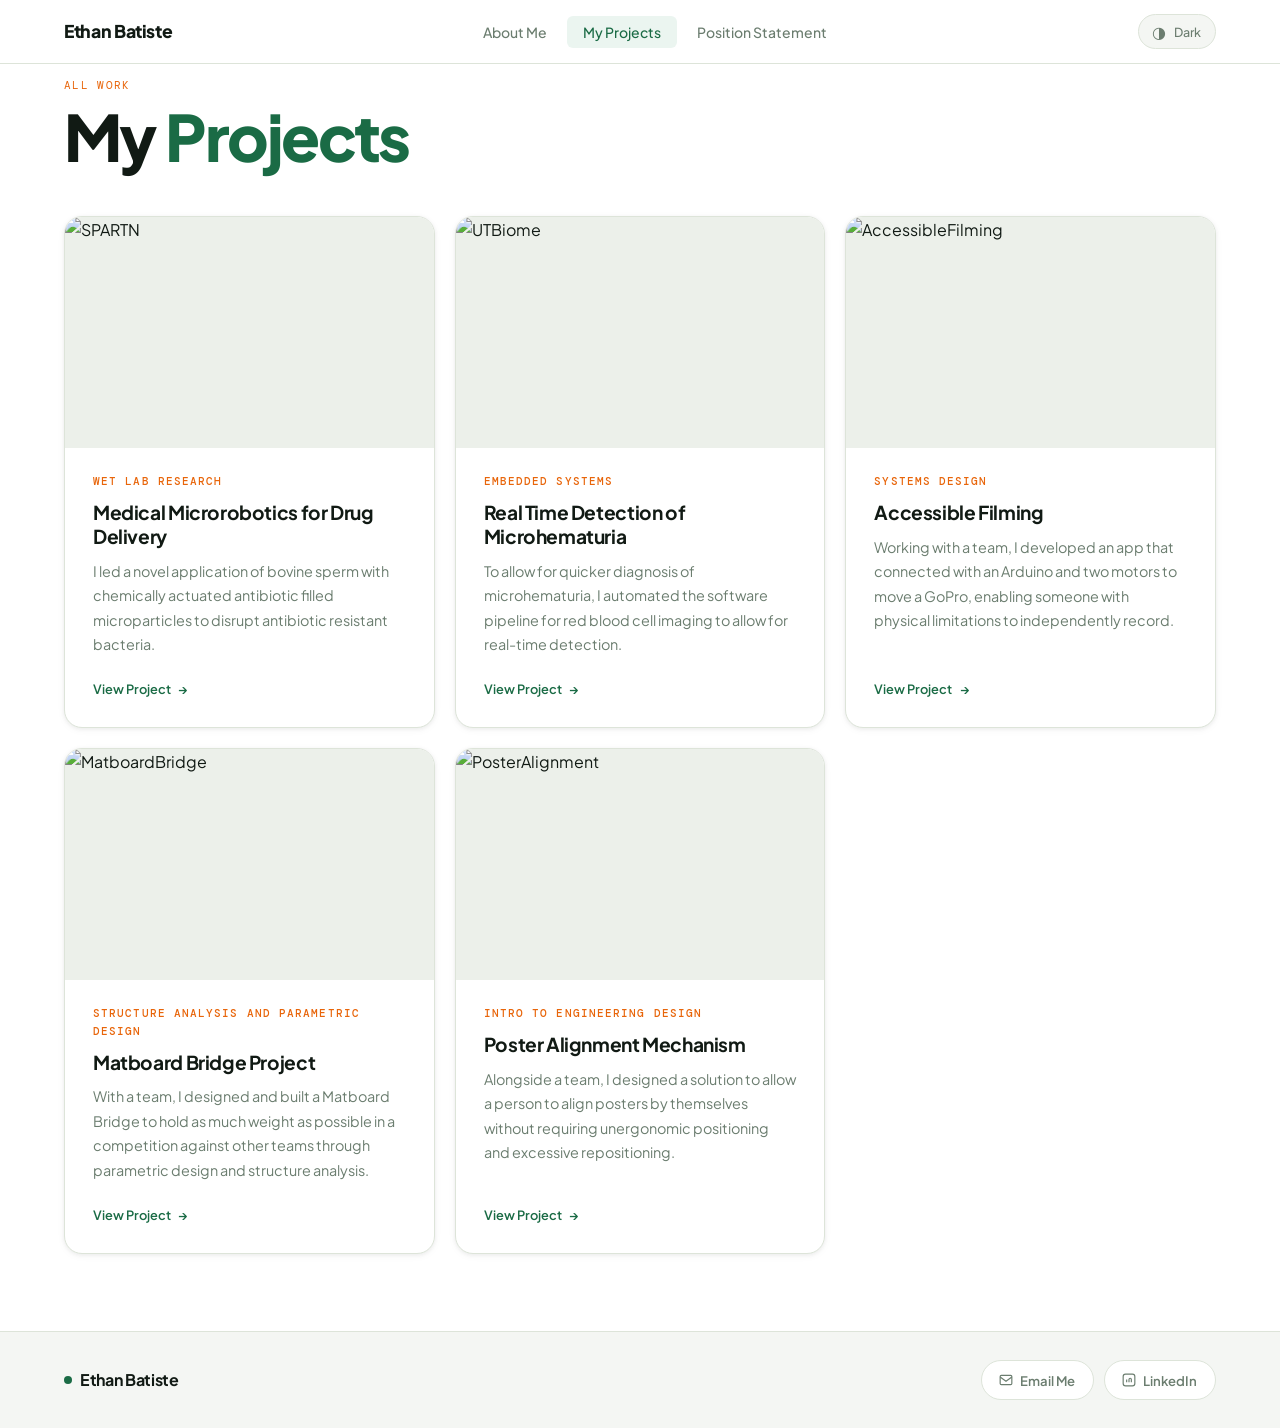
==== projects.html @ f6f52fd0 "Add files via upload" ====
<!DOCTYPE html>
<html lang="en">
<head>
  <meta charset="UTF-8" />
  <meta name="viewport" content="width=device-width, initial-scale=1.0" />
  <script>
    (function(){
      var t = localStorage.getItem('portfolio-theme') ||
        (window.matchMedia('(prefers-color-scheme: dark)').matches ? 'dark' : 'light');
      document.documentElement.setAttribute('data-theme', t);
    })();
  </script>
  <title>My Projects — Ethan Batiste</title>
  <link rel="stylesheet" href="style.css" />
</head>
<body>

  <nav>
    <a href="index.html" class="nav-logo">
      Ethan Batiste
    </a>
    <ul class="nav-links" role="list">
      <li><a href="index.html">About Me</a></li>
      <li><a href="projects.html">My Projects</a></li>
      <li><a href="statement.html">Position Statement</a></li>
    </ul>
    <div class="nav-right">
      <button class="theme-toggle" aria-label="Toggle theme">
        <span class="toggle-icon">◑</span>
        <span class="toggle-label">Dark</span>
      </button>
      <button class="hamburger" aria-label="Open menu" aria-expanded="false">
        <span></span><span></span><span></span>
      </button>
    </div>
  </nav>

  <main class="page projects-page">

    <div class="page-hero">
      <p class="section-eyebrow fade-up">All Work</p>
      <h1 class="fade-up">My <span>Projects</span></h1>
    </div>

    <div class="projects-grid">

      <article class="project-card reveal" data-href="project1.html">
        <div class="card-img-wrap">
          <!-- <img src="assets/p1.jpg" alt="Project One"> -->
          <img src="images/SPARTN.png" alt="SPARTN">
        </div>
        <div class="card-body">
          <p class="card-tag">Wet Lab Research</p>
          <h3 class="card-title">Medical Microrobotics for Drug Delivery</h3>
          <p class="card-desc">I led a novel application of bovine sperm with chemically actuated antibiotic filled microparticles to disrupt antibiotic resistant bacteria.</p>
          <span class="card-arrow">View Project</span>
        </div>
      </article>

      <article class="project-card reveal" data-href="project2.html">
        <div class="card-img-wrap">
          <img src="images/UTBiome.png" alt="UTBiome">
        </div>
        <div class="card-body">
          <p class="card-tag">Embedded Systems</p>
          <h3 class="card-title">Real Time Detection of Microhematuria</h3>
          <p class="card-desc">To allow for quicker diagnosis of microhematuria, I automated the software pipeline for red blood cell imaging to allow for real-time detection.</p>
          <span class="card-arrow">View Project</span>
        </div>
      </article>

      <article class="project-card reveal" data-href="project4.html">
        <div class="card-img-wrap">
          <img src="images/AccessibleFilming.jpg" alt="AccessibleFilming">
        </div>
        <div class="card-body">
          <p class="card-tag">Systems Design</p>
          <h3 class="card-title">Accessible Filming</h3>
          <p class="card-desc">Working with a team, I developed an app that connected with an Arduino and two motors to move a GoPro, enabling someone with physical limitations to independently record.</p>
          <span class="card-arrow">View Project</span>
        </div>
      </article>

      <article class="project-card reveal" data-href="project5.html">
        <div class="card-img-wrap">
          <img src="images/MatboardBridge.png" alt="MatboardBridge">
        </div>
        <div class="card-body">
          <p class="card-tag">Structure Analysis and Parametric Design</p>
          <h3 class="card-title">Matboard Bridge Project</h3>
          <p class="card-desc">With a team, I designed and built a Matboard Bridge to hold as much weight as possible in a competition against other teams through parametric design and structure analysis.</p>
          <span class="card-arrow">View Project</span>
        </div>
      </article>

      <article class="project-card reveal" data-href="project3.html">
        <div class="card-img-wrap">
          <img src="images/PosterAlignment.png" alt="PosterAlignment">
        </div>
        <div class="card-body">
          <p class="card-tag">Intro to Engineering Design</p>
          <h3 class="card-title">Poster Alignment Mechanism</h3>
          <p class="card-desc">Alongside a team, I designed a solution to allow a person to align posters by themselves without requiring unergonomic positioning and excessive repositioning.</p>
          <span class="card-arrow">View Project</span>
        </div>
      </article>

    </div>
  </main>

  <footer>
    <span class="footer-name">Ethan Batiste</span>
    <div class="footer-links">
      <a href="mailto:ethan.will.batiste@gmail.com" class="footer-btn">
        <svg width="14" height="14" viewBox="0 0 24 24" fill="none" stroke="currentColor" stroke-width="2">
          <rect x="2" y="4" width="20" height="16" rx="2"/><path d="m2 7 10 7 10-7"/>
        </svg>
        Email Me
      </a>
      <a href="https://linkedin.com/in/ethan-batiste/" target="_blank" rel="noopener" class="footer-btn">
        <svg width="14" height="14" viewBox="0 0 24 24" fill="none" stroke="currentColor" stroke-width="2">
          <rect x="2" y="2" width="20" height="20" rx="4"/>
          <path d="M8 11v5M8 8v.01M12 16v-5M12 11c0-1.1.9-2 2-2s2 .9 2 2v5"/>
        </svg>
        LinkedIn
      </a>
    </div>
  </footer>

  <script src="script.js"></script>
</body>
</html>
---- style.css ----
/* =========================================
   ENGINEER PORTFOLIO — Rainforest Theme
   Palette: Forest Green #1A6B45 + Orange #E8650A
   Base: Clean white/light grey
   Fonts: Plus Jakarta Sans + DM Mono
   ========================================= */

@import url('https://fonts.googleapis.com/css2?family=Plus+Jakarta+Sans:wght@300;400;500;600;700;800&family=DM+Mono:wght@300;400;500&display=swap');

/* ─── Variables ──────────────────────────── */
:root {
  --bg:          #FFFFFF;
  --bg-2:        #F4F6F3;
  --bg-3:        #ECF0EA;
  --surface:     #FFFFFF;
  --border:      #DDE4D9;
  --border-hi:   #C4D0BC;

  --text:        #111A14;
  --text-2:      #3A4A3E;
  --text-muted:  #6B7D6F;
  --text-dim:    #9AABA0;

  --green:       #1A6B45;
  --green-mid:   #2A8A5A;
  --green-light: #EBF5F0;
  --green-glow:  rgba(26,107,69,0.15);

  --orange:      #E8650A;
  --orange-mid:  #F07830;
  --orange-light:#FEF3EB;
  --orange-glow: rgba(232,101,10,0.14);

  --nav-h:       64px;
  --radius-sm:   6px;
  --radius:      12px;
  --radius-lg:   18px;
  --shadow-sm:   0 1px 4px rgba(17,26,20,0.06), 0 2px 8px rgba(17,26,20,0.04);
  --shadow:      0 4px 16px rgba(17,26,20,0.08), 0 1px 4px rgba(17,26,20,0.05);
  --shadow-lg:   0 12px 40px rgba(17,26,20,0.12), 0 4px 12px rgba(17,26,20,0.06);
  --trans:       0.22s cubic-bezier(0.4,0,0.2,1);

  --font:  'Plus Jakarta Sans', sans-serif;
  --mono:  'DM Mono', monospace;
}

[data-theme="dark"] {
  --bg:          #111714;
  --bg-2:        #181F1A;
  --bg-3:        #1F2922;
  --surface:     #232E25;
  --border:      #2C3D30;
  --border-hi:   #3D5242;

  --text:        #EDF2EE;
  --text-2:      #C8D9CC;
  --text-muted:  #8AA490;
  --text-dim:    #526158;

  --green:       #3DB874;
  --green-mid:   #4FCA84;
  --green-light: #1A2E22;
  --green-glow:  rgba(61,184,116,0.18);

  --orange:      #F07830;
  --orange-mid:  #F58C4A;
  --orange-light:#2A1A0E;
  --orange-glow: rgba(240,120,48,0.16);

  --shadow-sm:   0 1px 4px rgba(0,0,0,0.3);
  --shadow:      0 4px 20px rgba(0,0,0,0.35);
  --shadow-lg:   0 12px 48px rgba(0,0,0,0.45);
}

/* ─── Reset ──────────────────────────────── */
*, *::before, *::after { box-sizing: border-box; margin: 0; padding: 0; }
html { scroll-behavior: smooth; -webkit-font-smoothing: antialiased; }
body {
  font-family: var(--font);
  background: var(--bg);
  color: var(--text);
  transition: background var(--trans), color var(--trans);
  min-height: 100vh;
  overflow-x: hidden;
  line-height: 1.6;
}
img  { display: block; width: 100%; object-fit: cover; }
a    { color: inherit; text-decoration: none; }
ul   { list-style: none; }

/* ─── Navigation ─────────────────────────── */
nav {
  position: fixed; top: 0; left: 0; right: 0; z-index: 100;
  height: var(--nav-h);
  display: flex; align-items: center; justify-content: space-between;
  padding: 0 clamp(1.5rem, 5vw, 4rem);
  background: var(--bg);
  border-bottom: 1px solid var(--border);
  transition: background var(--trans), border-color var(--trans), box-shadow var(--trans);
}
nav.scrolled {
  box-shadow: var(--shadow-sm);
}

.nav-logo {
  font-family: var(--font);
  font-size: 1.1rem;
  font-weight: 800;
  letter-spacing: -0.02em;
  color: var(--text);
  display: flex; align-items: center; gap: 0.5rem;
}
.nav-logo-mark {
  width: 28px; height: 28px;
  background: var(--green);
  border-radius: 7px;
  display: flex; align-items: center; justify-content: center;
  flex-shrink: 0;
}
.nav-logo-mark svg { width: 14px; height: 14px; color: #fff; }

.nav-links {
  display: flex; align-items: center; gap: 0.25rem;
}
.nav-links a {
  font-size: 0.875rem;
  font-weight: 500;
  color: var(--text-muted);
  padding: 0.45rem 1rem;
  border-radius: var(--radius-sm);
  transition: color var(--trans), background var(--trans);
}
.nav-links a:hover { color: var(--text); background: var(--bg-2); }
.nav-links a.active { color: var(--green); background: var(--green-light); }

.nav-right { display: flex; align-items: center; gap: 1rem; }

/* Theme toggle */
.theme-toggle {
  display: flex; align-items: center; gap: 0.5rem;
  background: var(--bg-2);
  border: 1px solid var(--border);
  border-radius: 20px;
  padding: 0.35rem 0.85rem;
  cursor: pointer;
  font-family: var(--font);
  font-size: 0.78rem;
  font-weight: 500;
  color: var(--text-muted);
  transition: border-color var(--trans), color var(--trans), background var(--trans);
}
.theme-toggle:hover { border-color: var(--green); color: var(--green); background: var(--green-light); }
.toggle-icon { font-size: 1rem; transition: transform 0.4s; }
[data-theme="dark"] .toggle-icon { transform: rotate(180deg); }

/* Hamburger */
.hamburger {
  display: none; flex-direction: column; gap: 5px;
  background: none; border: none; cursor: pointer; padding: 4px;
}
.hamburger span { display: block; width: 22px; height: 2px; background: var(--text); border-radius: 2px; transition: var(--trans); }

/* ─── Page wrapper ───────────────────────── */
.page { padding-top: var(--nav-h); min-height: 100vh; }

/* ─── Hero ───────────────────────────────── */
.hero {
  display: grid;
  grid-template-columns: 1fr 1fr;
  height: calc(100vh - var(--nav-h));
  max-height: 760px;
}

.hero-content {
  padding: clamp(3rem, 7vw, 6rem) clamp(2rem, 5vw, 5rem);
  display: flex; flex-direction: column; justify-content: center;
  gap: 0;
  overflow-y: hidden;
}

.hero-eyebrow {
  display: inline-flex; align-items: center; gap: 0.5rem;
  font-family: var(--mono);
  font-size: 0.72rem;
  font-weight: 400;
  letter-spacing: 0.1em;
  text-transform: uppercase;
  color: var(--green);
  background: var(--green-light);
  border: 1px solid rgba(26,107,69,0.2);
  padding: 0.35rem 0.85rem;
  border-radius: 20px;
  width: fit-content;
  margin-bottom: 2rem;
}
[data-theme="dark"] .hero-eyebrow { border-color: rgba(61,184,116,0.25); }

.hero-name {
  font-size: clamp(3rem, 7vw, 5.5rem);
  font-weight: 800;
  line-height: 1.0;
  letter-spacing: -0.04em;
  color: var(--text);
  margin-bottom: 1.75rem;
}
.hero-name .accent { color: var(--green); }

.hero-about {
  font-size: 1.05rem;
  font-weight: 400;
  line-height: 1.8;
  color: var(--text-muted);
  max-width: 46ch;
  margin-bottom: 2.25rem;
}

.keywords { display: flex; flex-wrap: wrap; gap: 0.5rem; }
.keyword {
  font-family: var(--mono);
  font-size: 0.7rem;
  color: var(--text-2);
  padding: 0.38rem 0.85rem;
  background: var(--bg-2);
  border: 1px solid var(--border);
  border-radius: 20px;
  transition: border-color var(--trans), color var(--trans), background var(--trans);
  cursor: default;
}
.keyword:hover { border-color: var(--green); color: var(--green); background: var(--green-light); }

/* Hero photo */
.hero-photo-wrap {
  position: relative; overflow: hidden;
  background: var(--bg-3);
  border-left: 1px solid var(--border);
}
.hero-photo-wrap img {
  width: 100%; height: 100%;
  object-fit: cover; object-position: top center;
  transition: transform 0.7s cubic-bezier(0.25,0.46,0.45,0.94);
}
.hero-photo-wrap:hover img { transform: scale(1.03); }

/* Decorative accent strip on photo */
.hero-photo-wrap::after {
  content: '';
  position: absolute; top: 0; left: 0; bottom: 0; width: 4px;
  background: linear-gradient(to bottom, var(--green), var(--orange));
  z-index: 2;
}

.hero-photo-placeholder {
  width: 100%; height: 100%; min-height: 420px;
  display: flex; align-items: center; justify-content: center;
  flex-direction: column; gap: 1.25rem;
  color: var(--text-dim);
}
.hero-photo-placeholder svg { width: 64px; height: 64px; opacity: 0.25; }
.hero-photo-placeholder span {
  font-family: var(--mono); font-size: 0.7rem;
  letter-spacing: 0.1em; text-transform: uppercase;
}

/* ─── Featured section ───────────────────── */
.featured-section {
  padding: clamp(4rem, 8vw, 5rem) clamp(2rem, 5vw, 5rem);
  background: var(--bg-2);
}

.section-header {
  display: flex; align-items: flex-end; justify-content: space-between;
  margin-bottom: 2.5rem; gap: 1rem; flex-wrap: wrap;
}

.section-eyebrow {
  font-family: var(--mono);
  font-size: 0.7rem; letter-spacing: 0.12em; text-transform: uppercase;
  color: var(--orange); margin-bottom: 0.5rem;
}
.section-title {
  font-size: clamp(1.6rem, 3vw, 2.2rem);
  font-weight: 700; letter-spacing: -0.03em; color: var(--text);
}

.section-link {
  font-size: 0.85rem; font-weight: 600;
  color: var(--green);
  display: flex; align-items: center; gap: 0.4rem;
  padding: 0.5rem 1.1rem;
  border: 1.5px solid var(--green);
  border-radius: 20px;
  transition: background var(--trans), color var(--trans);
  white-space: nowrap;
}
.section-link:hover { background: var(--green); color: #fff; }
.section-link::after { content: '→'; }

/* ─── Project Cards ──────────────────────── */
.featured-grid {
  display: grid; grid-template-columns: repeat(3,1fr);
  gap: 1.25rem;
}

.project-card {
  background: var(--surface);
  border-radius: var(--radius-lg);
  border: 1px solid var(--border);
  box-shadow: var(--shadow-sm);
  overflow: hidden;
  cursor: pointer;
  display: flex; flex-direction: column;
  transition: transform var(--trans), box-shadow var(--trans), border-color var(--trans);
}
.project-card:hover {
  transform: translateY(-4px);
  box-shadow: var(--shadow-lg);
  border-color: var(--border-hi);
}

.card-img-wrap {
  aspect-ratio: 16/10; overflow: hidden;
  background: var(--bg-3); position: relative;
}
.card-img-wrap img { transition: transform 0.55s cubic-bezier(0.25,0.46,0.45,0.94); }
.project-card:hover .card-img-wrap img { transform: scale(1.06); }

.card-img-placeholder {
  width: 100%; height: 100%;
  display: flex; align-items: center; justify-content: center;
  font-family: var(--mono); font-size: 0.68rem;
  letter-spacing: 0.1em; text-transform: uppercase; color: var(--text-dim);
}

.card-body {
  padding: 1.6rem 1.75rem 1.75rem;
  flex: 1; display: flex; flex-direction: column;
}

.card-tag {
  font-family: var(--mono); font-size: 0.68rem; font-weight: 500;
  letter-spacing: 0.1em; text-transform: uppercase;
  color: var(--orange); margin-bottom: 0.6rem;
}

.card-title {
  font-size: 1.2rem; font-weight: 700;
  letter-spacing: -0.02em; color: var(--text);
  margin-bottom: 0.65rem; line-height: 1.25;
}

.card-desc {
  font-size: 0.9rem; font-weight: 400;
  line-height: 1.7; color: var(--text-muted); flex: 1;
}

.card-arrow {
  display: inline-flex; align-items: center; gap: 0.45rem;
  font-size: 0.8rem; font-weight: 600;
  color: var(--green); margin-top: 1.4rem;
  transition: gap var(--trans);
}
.card-arrow::after { content: '→'; }
.project-card:hover .card-arrow { gap: 0.7rem; }

/* ─── Projects page ──────────────────────── */
.projects-page {
  padding: clamp(3rem, 6vw, 5rem) clamp(2rem, 5vw, 5rem);
}
.page-hero { margin-bottom: 3rem; }
.page-hero h1 {
  font-size: clamp(2.5rem, 6vw, 4rem);
  font-weight: 800; letter-spacing: -0.04em; color: var(--text);
  line-height: 1.0; margin-top: 0.6rem;
}
.page-hero h1 span { color: var(--green); }

.projects-grid {
  display: grid; grid-template-columns: repeat(auto-fill, minmax(320px,1fr));
  gap: 1.25rem;
}

/* ─── Project detail ─────────────────────── */
.project-detail {
  max-width: 820px; margin: 0 auto;
  padding: clamp(3rem, 6vw, 5rem) clamp(2rem, 5vw, 5rem);
}

.back-link {
  display: inline-flex; align-items: center; gap: 0.5rem;
  font-size: 0.85rem; font-weight: 600;
  color: var(--text-muted); margin-bottom: 2.5rem;
  transition: color var(--trans);
}
.back-link::before { content: '←'; }
.back-link:hover { color: var(--green); }

.detail-tag {
  font-family: var(--mono); font-size: 0.7rem; font-weight: 500;
  letter-spacing: 0.12em; text-transform: uppercase;
  color: var(--orange); margin-bottom: 0.85rem;
}
.detail-title {
  font-size: clamp(2rem, 5vw, 3.5rem); font-weight: 800;
  letter-spacing: -0.04em; color: var(--text);
  line-height: 1.0; margin-bottom: 1.25rem;
}
.detail-subtitle {
  font-size: 1.05rem; font-weight: 400; line-height: 1.8;
  color: var(--text-muted); max-width: 55ch; margin-bottom: 2.5rem;
}

.detail-hero-img {
  aspect-ratio: 16/9; overflow: hidden;
  background: var(--bg-3);
  border-radius: var(--radius-lg);
  border: 1px solid var(--border);
  margin-bottom: 3rem;
}

.detail-meta {
  display: grid; grid-template-columns: repeat(4,1fr);
  gap: 1px; background: var(--border);
  border: 1px solid var(--border); border-radius: var(--radius);
  overflow: hidden; margin-bottom: 3.5rem;
}
.meta-item { background: var(--bg-2); padding: 1.4rem 1.5rem; }
.meta-item label {
  display: block; font-family: var(--mono); font-size: 0.62rem; font-weight: 500;
  letter-spacing: 0.12em; text-transform: uppercase;
  color: var(--green); margin-bottom: 0.4rem;
}
.meta-item span { font-size: 0.97rem; font-weight: 600; color: var(--text); }

.detail-body h3 {
  font-size: 1.25rem; font-weight: 700; color: var(--text);
  margin: 2.5rem 0 1rem; letter-spacing: -0.02em;
}
.detail-body h3::before {
  content: '';
  display: inline-block; width: 14px; height: 3px;
  background: var(--green); border-radius: 2px;
  margin-right: 0.7rem; vertical-align: middle;
}
.detail-body p { font-size: 0.97rem; line-height: 1.85; color: var(--text-muted); margin-bottom: 1.2rem; }

.tech-list { display: flex; flex-wrap: wrap; gap: 0.5rem; margin: 1.25rem 0; }
.tech-tag {
  font-family: var(--mono); font-size: 0.7rem;
  color: var(--text-2); padding: 0.35rem 0.8rem;
  background: var(--bg-2); border: 1px solid var(--border);
  border-radius: 20px; transition: var(--trans);
}
.tech-tag:hover { border-color: var(--orange); color: var(--orange); background: var(--orange-light); }

/* ─── Position Statement ─────────────────── */
.statement-page { padding: clamp(3rem, 6vw, 5rem) clamp(2rem, 5vw, 5rem); }
.statement-layout {
  display: grid; grid-template-columns: 200px 1fr;
  gap: 5rem; padding-top: 3rem;
}
.statement-sidebar { position: sticky; top: calc(var(--nav-h) + 2rem); align-self: start; }
.statement-sidebar-label {
  font-family: var(--mono); font-size: 0.68rem; font-weight: 500;
  letter-spacing: 0.12em; text-transform: uppercase; color: var(--text-dim);
}
.statement-nav-list { display: flex; flex-direction: column; gap: 0.1rem; margin-top: 1rem; }
.statement-nav-list a {
  font-size: 0.875rem; font-weight: 500; color: var(--text-muted);
  padding: 0.55rem 0.85rem; border-radius: var(--radius-sm);
  transition: var(--trans);
}
.statement-nav-list a:hover { color: var(--green); background: var(--green-light); }

.statement-content section { margin-bottom: 4rem; padding-bottom: 4rem; border-bottom: 1px solid var(--border); }
.statement-content section:last-child { border-bottom: none; margin-bottom: 0; }

.statement-content h3 {
  font-size: 1.55rem; font-weight: 700; letter-spacing: -0.03em;
  color: var(--text); margin-bottom: 1.4rem;
}
.statement-content p { font-size: 0.97rem; line-height: 1.85; color: var(--text-muted); margin-bottom: 1.2rem; }

.pull-quote {
  font-size: clamp(1.1rem, 2.2vw, 1.4rem); font-weight: 600;
  color: var(--text); line-height: 1.5;
  padding: 1.75rem 2rem; margin: 2rem 0;
  background: var(--green-light);
  border-left: 4px solid var(--green);
  border-radius: 0 var(--radius) var(--radius) 0;
}

/* ─── Footer ─────────────────────────────── */
footer {
  background: var(--bg-2); border-top: 1px solid var(--border);
  padding: 1.75rem clamp(2rem, 5vw, 5rem);
  display: flex; align-items: center; justify-content: space-between;
  gap: 1.5rem; flex-wrap: wrap;
}
.footer-name {
  font-size: 1rem; font-weight: 700; letter-spacing: -0.02em; color: var(--text);
  display: flex; align-items: center; gap: 0.5rem;
}
.footer-name::before {
  content: '';
  width: 8px; height: 8px;
  background: var(--green); border-radius: 50%;
}
.footer-links { display: flex; align-items: center; gap: 0.6rem; }
.footer-btn {
  display: inline-flex; align-items: center; gap: 0.45rem;
  font-size: 0.82rem; font-weight: 600;
  color: var(--text-muted); padding: 0.55rem 1.1rem;
  border: 1.5px solid var(--border); border-radius: 20px;
  background: var(--surface); transition: var(--trans);
}
.footer-btn:hover { color: var(--green); border-color: var(--green); background: var(--green-light); }

/* ─── Resume Button ──────────────────────── */
.hero-actions { margin-top: 1.75rem; }

.resume-btn {
  display: inline-flex; align-items: center; gap: 0.6rem;
  font-size: 0.9rem; font-weight: 700;
  color: #fff;
  background: var(--green);
  padding: 0.75rem 1.6rem;
  border-radius: 20px;
  border: 2px solid var(--green);
  transition: background var(--trans), color var(--trans), transform var(--trans), box-shadow var(--trans);
  box-shadow: 0 4px 16px var(--green-glow);
}
.resume-btn:hover {
  background: transparent;
  color: var(--green);
  transform: translateY(-2px);
  box-shadow: 0 8px 24px var(--green-glow);
}

/* ─── Education Timeline ─────────────────── */
.education-section {
  padding: clamp(2rem, 8vw, 3rem) clamp(2rem, 5vw, 5rem);
  background: var(--bg-2);
}

.timeline {
  position: relative;
  display: grid;
  grid-template-columns: repeat(4, 1fr);
  gap: 0;
  padding-top: 2rem;
}

/* Horizontal line running across all items */
.timeline::before {
  content: '';
  position: absolute; top: 6px; left: 6px; right: 6px;
  height: 2.5px;
  background: linear-gradient(to right, var(--green), var(--orange), var(--border));
}

.timeline-item {
  position: relative;
  display: flex;
  flex-direction: column;
  padding: 0 1.5rem 0 0;
  align-items: start;
}

.timeline-marker {
  position: absolute; top: -2rem;
  left: 0;
  width: 13px; height: 13px;
  border-radius: 50%;
  background: var(--green);
  border: 2.5px solid var(--bg);
  box-shadow: 0 0 0 2px var(--green);
  z-index: 1;
  transition: transform var(--trans);
}
.timeline-item:hover .timeline-marker { transform: scale(1.25); }

.timeline-marker--future {
  background: var(--bg);
  border-color: var(--border-hi);
  box-shadow: 0 0 0 2px var(--border-hi);
}
.timeline-item--future:hover .timeline-marker--future {
  border-color: var(--orange);
  box-shadow: 0 0 0 2px var(--orange);
}

.timeline-date {
  font-family: var(--mono);
  font-size: 0.68rem; font-weight: 500;
  letter-spacing: 0.06em;
  color: var(--text-dim);
  margin-bottom: 0.6rem;
  white-space: nowrap;
}

.timeline-title {
  font-size: 1.05rem; font-weight: 700;
  letter-spacing: -0.02em; color: var(--text);
  margin-bottom: 0.25rem;
}

.timeline-sub {
  font-family: var(--mono);
  font-size: 0.72rem;
  color: var(--green); margin-bottom: 0.6rem;
  letter-spacing: 0.04em;
}

.timeline-item--future .timeline-sub {
  color: var(--text-dim);
  font-style: italic;
}

.timeline-desc {
  font-size: 0.9rem; line-height: 1.7; color: var(--text-muted);
}

/* Stack vertically on small screens */
@media (max-width: 700px) {
  .timeline {
    grid-template-columns: 1fr;
    padding-top: 0;
    padding-left: 2rem;
  }
  .timeline::before {
    top: 8px; bottom: 8px; left: 7px; right: auto;
    width: 1.5px; height: auto;
    background: linear-gradient(to bottom, var(--green), var(--orange), var(--border));
  }
  .timeline-item {
    padding: 0 0 2.75rem 0;
  }
  .timeline-marker {
    top: 6px; left: -2rem;
  }
  .timeline-date { margin-bottom: 0.25rem; }
}
/* ─── Slideshow ──────────────────────────── */
.slideshow {
  position: relative;
  overflow: hidden;
  width: 100%; height: 100%;
}

.slideshow-track {
  display: flex;
  height: 100%;
  transition: transform 0.55s cubic-bezier(0.4, 0, 0.2, 1);
  will-change: transform;
}

.slideshow-slide {
  min-width: 100%; height: 100%;
  flex-shrink: 0;
  background: var(--bg-3);
}

.slideshow-slide img {
  width: 100%; height: 100%;
  object-fit: cover; object-position: center;
}

.slideshow-slide .card-img-placeholder {
  width: 100%; height: 100%;
}

/* Prev / Next arrows */
.slideshow-btn {
  position: absolute; top: 50%; transform: translateY(-50%);
  z-index: 10;
  background: rgba(255,255,255,0.85);
  border: none; border-radius: 50%;
  width: 32px; height: 32px;
  display: flex; align-items: center; justify-content: center;
  cursor: pointer;
  font-size: 0.9rem; color: var(--text);
  box-shadow: var(--shadow-sm);
  transition: background var(--trans), transform var(--trans);
  backdrop-filter: blur(4px);
}
[data-theme="dark"] .slideshow-btn { background: rgba(30,40,35,0.85); color: var(--text); }
.slideshow-btn:hover { background: var(--green); color: #fff; transform: translateY(-50%) scale(1.1); }
.slideshow-btn--prev { left: 10px; }
.slideshow-btn--next { right: 10px; }

/* Dot indicators */
.slideshow-dots {
  position: absolute; bottom: 10px; left: 50%; transform: translateX(-50%);
  display: flex; gap: 6px; z-index: 10;
}
.slideshow-dot {
  width: 6px; height: 6px;
  border-radius: 50%;
  background: rgba(255,255,255,0.5);
  border: none; cursor: pointer; padding: 0;
  transition: background var(--trans), transform var(--trans);
}
.slideshow-dot.active {
  background: #fff;
  transform: scale(1.3);
}
[data-theme="dark"] .slideshow-dot { background: rgba(255,255,255,0.3); }
[data-theme="dark"] .slideshow-dot.active { background: var(--green); }

/* ─── Animations ─────────────────────────── */
@keyframes fadeUp {
  from { opacity: 0; transform: translateY(18px); }
  to   { opacity: 1; transform: translateY(0); }
}
.fade-up { opacity: 0; animation: fadeUp 0.6s cubic-bezier(0.4,0,0.2,1) forwards; }
.fade-up:nth-child(1) { animation-delay: 0.05s; }
.fade-up:nth-child(2) { animation-delay: 0.15s; }
.fade-up:nth-child(3) { animation-delay: 0.25s; }
.fade-up:nth-child(4) { animation-delay: 0.35s; }
.fade-up:nth-child(5) { animation-delay: 0.45s; }

.reveal { opacity: 0; transform: translateY(14px); transition: opacity 0.5s ease, transform 0.5s ease; }
.reveal.visible { opacity: 1; transform: none; }

/* ─── Responsive ─────────────────────────── */
@media (max-width: 960px) {
  .hero { grid-template-columns: 1fr; }
  .hero-photo-wrap { min-height: 55vw; border-left: none; border-top: 1px solid var(--border); }
  .featured-grid { grid-template-columns: 1fr 1fr; }
  .projects-grid { grid-template-columns: 1fr 1fr; }
  .statement-layout { grid-template-columns: 1fr; gap: 2rem; }
  .statement-sidebar { position: static; }
  .detail-meta { grid-template-columns: repeat(2,1fr); }
}
@media (max-width: 680px) {
  .nav-links { display: none; }
  .nav-links.open {
    display: flex; flex-direction: column;
    position: fixed; top: var(--nav-h); left: 0; right: 0; bottom: 0;
    background: var(--bg); padding: 2rem 1.5rem;
    border-top: 1px solid var(--border); gap: 0.25rem; z-index: 99;
  }
  .nav-links.open a { font-size: 1.05rem; padding: 1rem; }
  .hamburger { display: flex; }
  .featured-grid { grid-template-columns: 1fr; }
  .projects-grid { grid-template-columns: 1fr; }
}
@media (max-width: 480px) {
  footer { flex-direction: column; align-items: flex-start; }
  .detail-meta { grid-template-columns: 1fr 1fr; }
  .section-header { flex-direction: column; align-items: flex-start; }
}
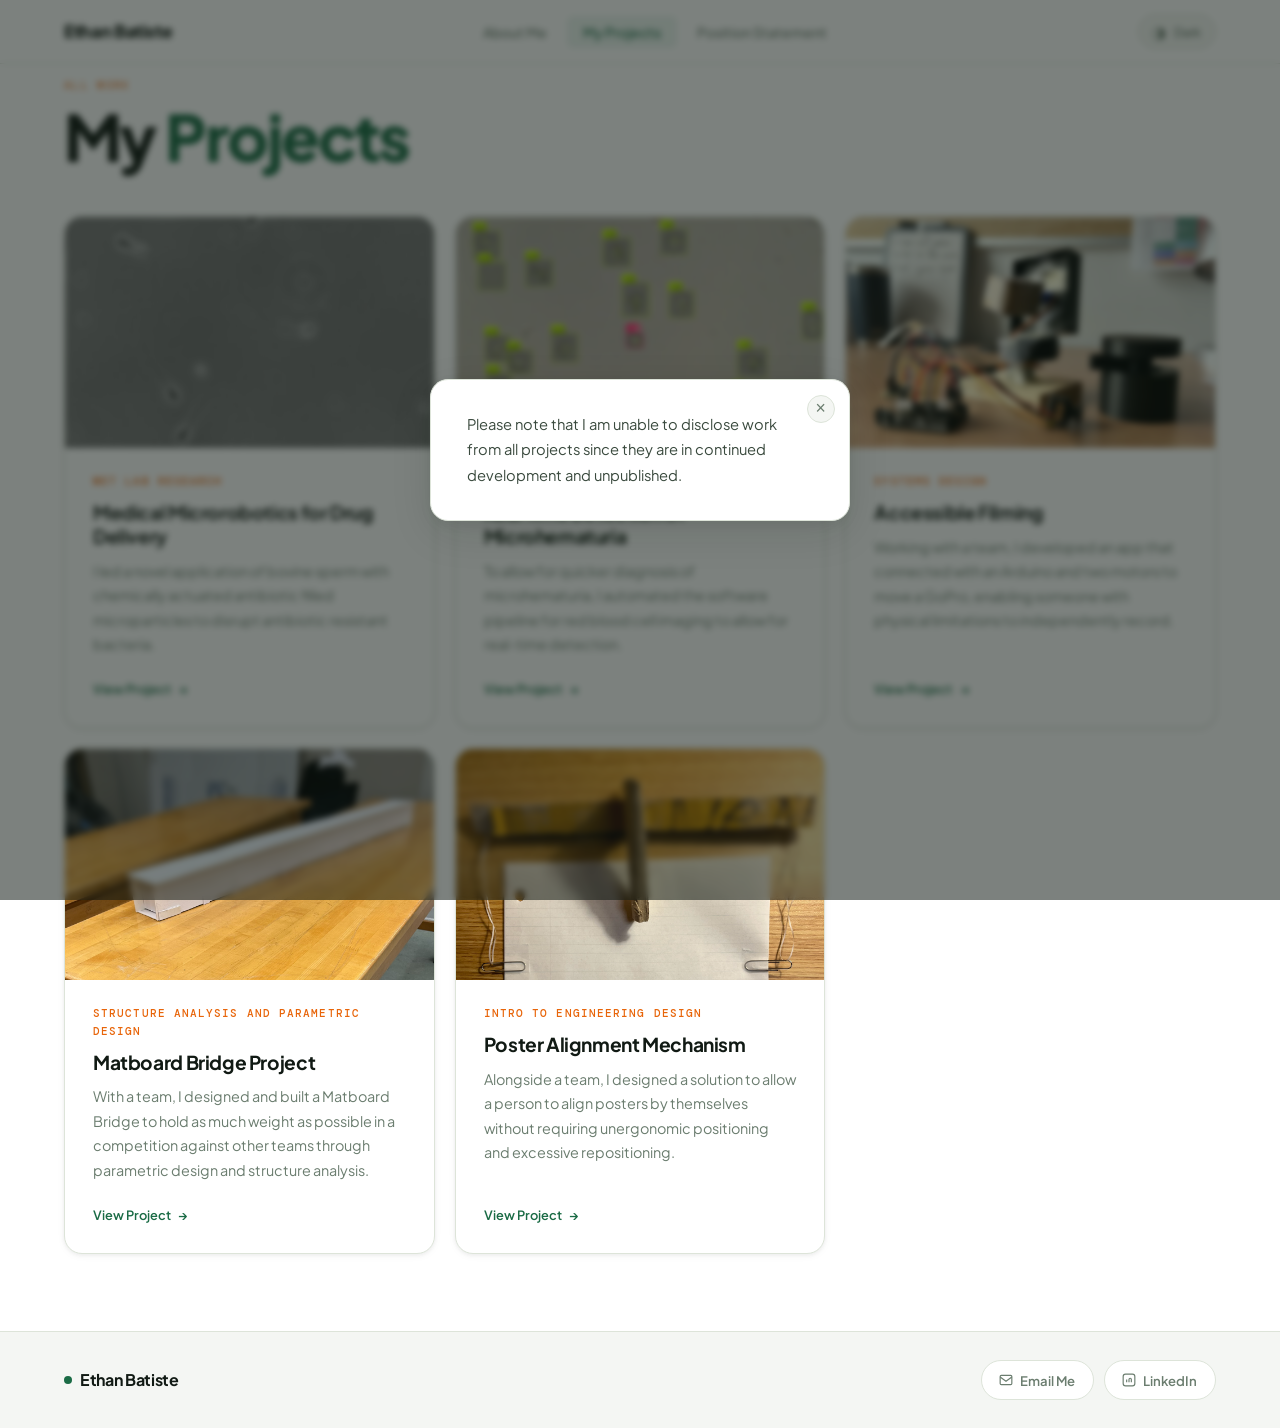
==== commit 6f1f7293: "Update projects.html" ====
--- a/projects.html
+++ b/projects.html
@@ -36,7 +36,13 @@
   </nav>
 
   <main class="page projects-page">
-
+    <div class="notice-overlay" id="noticeOverlay">
+      <div class="notice-modal">
+        <button class="notice-close" id="noticeClose" aria-label="Close">&times;</button>
+      <p class="notice-text">Please note that I am unable to disclose work from all projects since they are in continued development and unpublished.</p>
+      </div>
+    </div>
+    
     <div class="page-hero">
       <p class="section-eyebrow fade-up">All Work</p>
       <h1 class="fade-up">My <span>Projects</span></h1>
@@ -130,3 +136,4 @@
   <script src="script.js"></script>
 </body>
 </html>
+
--- a/style.css
+++ b/style.css
@@ -707,6 +707,62 @@
 [data-theme="dark"] .slideshow-dot { background: rgba(255,255,255,0.3); }
 [data-theme="dark"] .slideshow-dot.active { background: var(--green); }
 
+/* ─── Notice Modal ───────────────────────── */
+.notice-overlay {
+  position: fixed; inset: 0; z-index: 200;
+  background: rgba(17,26,20,0.55);
+  backdrop-filter: blur(3px);
+  display: flex; align-items: center; justify-content: center;
+  padding: 1.5rem;
+  opacity: 0; visibility: hidden;
+  transition: opacity 0.3s ease, visibility 0.3s ease;
+}
+.notice-overlay.visible {
+  opacity: 1; visibility: visible;
+}
+
+.notice-modal {
+  position: relative;
+  background: var(--surface);
+  border: 1px solid var(--border);
+  border-radius: var(--radius-lg);
+  box-shadow: var(--shadow-lg);
+  padding: 2rem 2.25rem;
+  max-width: 420px;
+  width: 100%;
+  transform: translateY(12px) scale(0.97);
+  transition: transform 0.3s cubic-bezier(0.4,0,0.2,1);
+}
+.notice-overlay.visible .notice-modal {
+  transform: translateY(0) scale(1);
+}
+
+.notice-close {
+  position: absolute; top: 0.9rem; right: 0.9rem;
+  width: 28px; height: 28px;
+  display: flex; align-items: center; justify-content: center;
+  background: var(--bg-2);
+  border: 1px solid var(--border);
+  border-radius: 50%;
+  font-size: 1.1rem;
+  line-height: 1;
+  color: var(--text-muted);
+  cursor: pointer;
+  transition: var(--trans);
+}
+.notice-close:hover {
+  background: var(--orange-light);
+  border-color: var(--orange);
+  color: var(--orange);
+}
+
+.notice-text {
+  font-size: 0.92rem;
+  line-height: 1.7;
+  color: var(--text-2);
+  padding-right: 0.5rem;
+}
+
 /* ─── Animations ─────────────────────────── */
 @keyframes fadeUp {
   from { opacity: 0; transform: translateY(18px); }
@@ -724,14 +780,30 @@
 
 /* ─── Responsive ─────────────────────────── */
 @media (max-width: 960px) {
-  .hero { grid-template-columns: 1fr; }
-  .hero-photo-wrap { min-height: 55vw; border-left: none; border-top: 1px solid var(--border); }
+  .hero {
+    grid-template-columns: 1fr;
+    height: auto;
+    max-height: none;
+  }
+  .hero-content {
+    padding: 2.5rem 1.75rem;
+    overflow-y: visible;
+  }
+  .hero-photo-wrap {
+    height: 55vw;
+    min-height: 280px;
+    max-height: 420px;
+    border-left: none;
+    border-top: 1px solid var(--border);
+  }
   .featured-grid { grid-template-columns: 1fr 1fr; }
   .projects-grid { grid-template-columns: 1fr 1fr; }
   .statement-layout { grid-template-columns: 1fr; gap: 2rem; }
   .statement-sidebar { position: static; }
   .detail-meta { grid-template-columns: repeat(2,1fr); }
-}
+  .timeline { grid-template-columns: 1fr 1fr; padding-top: 2rem; }
+}
+
 @media (max-width: 680px) {
   .nav-links { display: none; }
   .nav-links.open {
@@ -744,9 +816,32 @@
   .hamburger { display: flex; }
   .featured-grid { grid-template-columns: 1fr; }
   .projects-grid { grid-template-columns: 1fr; }
-}
+  .hero-name { font-size: clamp(2rem, 8vw, 3rem); }
+  .hero-about { font-size: 0.92rem; }
+  .keywords { gap: 0.4rem; }
+  .keyword { font-size: 0.65rem; padding: 0.3rem 0.65rem; }
+  .timeline { grid-template-columns: 1fr 1fr; }
+  .detail-meta { grid-template-columns: 1fr 1fr; }
+}
+
 @media (max-width: 480px) {
+  .hero-content { padding: 2rem 1.25rem; }
+  .hero-photo-wrap { height: 70vw; max-height: 320px; }
+  .featured-section { padding: 2.5rem 1.25rem; }
+  .education-section { padding: 2.5rem 1.25rem; }
+  .projects-page { padding: 2rem 1.25rem; }
+  .project-detail { padding: 2rem 1.25rem; }
   footer { flex-direction: column; align-items: flex-start; }
-  .detail-meta { grid-template-columns: 1fr 1fr; }
+  .detail-meta { grid-template-columns: 1fr; }
   .section-header { flex-direction: column; align-items: flex-start; }
-}
+  .timeline { grid-template-columns: 1fr; padding-top: 0; padding-left: 2rem; }
+  .timeline::before {
+    top: 8px; bottom: 8px; left: 7px; right: auto;
+    width: 2.5px; height: auto;
+    background: linear-gradient(to bottom, var(--green), var(--orange), var(--border));
+  }
+  .timeline-item { padding: 0 0 2.5rem 0; }
+  .timeline-marker { top: 6px; left: -2rem; }
+  .resume-btn { width: 100%; justify-content: center; }
+  .section-link { width: fit-content; }
+}
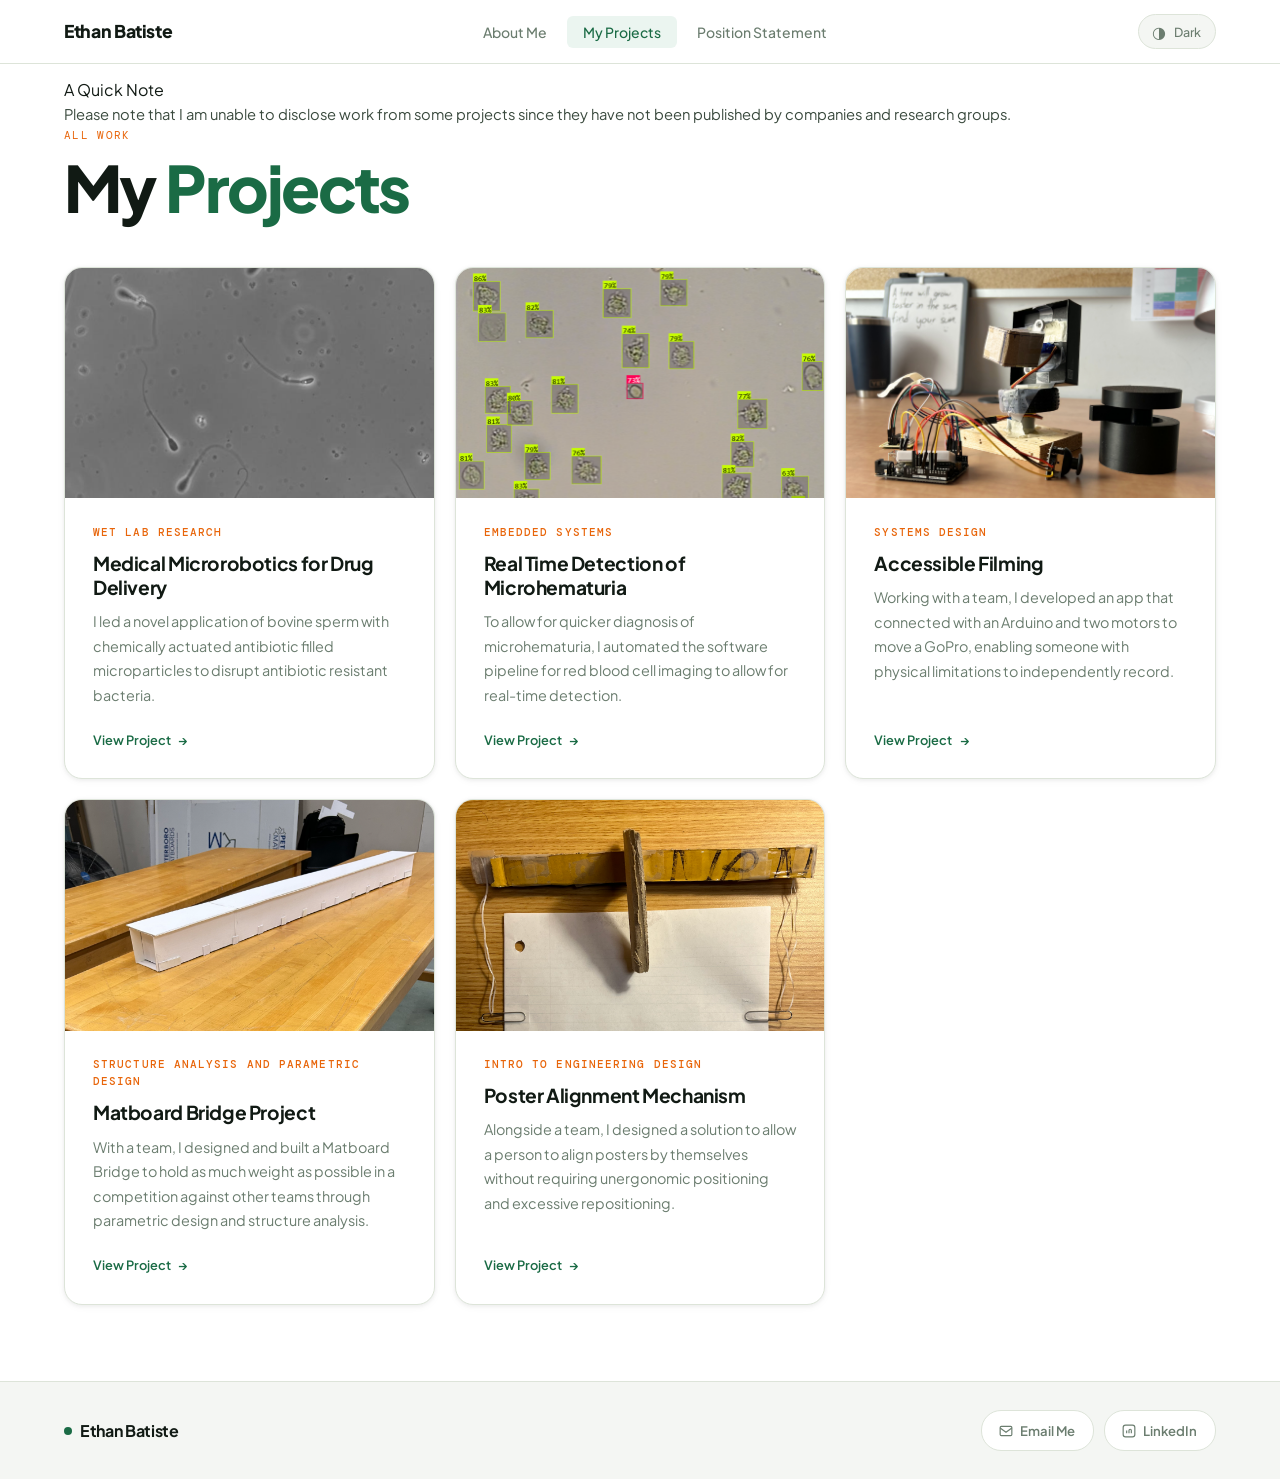
==== commit 57fa391c: "Update projects.html" ====
--- a/projects.html
+++ b/projects.html
@@ -36,11 +36,10 @@
   </nav>
 
   <main class="page projects-page">
-    <div class="notice-overlay" id="noticeOverlay">
-      <div class="notice-modal">
-        <button class="notice-close" id="noticeClose" aria-label="Close">&times;</button>
-      <p class="notice-text">Please note that I am unable to disclose work from all projects since they are in continued development and unpublished.</p>
-      </div>
+    <div class="notice-toast" id="noticeOverlay">
+      <button class="notice-close" id="noticeClose" aria-label="Close">&times;</button>
+      <p class="notice-toast-label">A Quick Note</p>
+      <p class="notice-text">Please note that I am unable to disclose work from some projects since they have not been published by companies and research groups.</p>
     </div>
     
     <div class="page-hero">
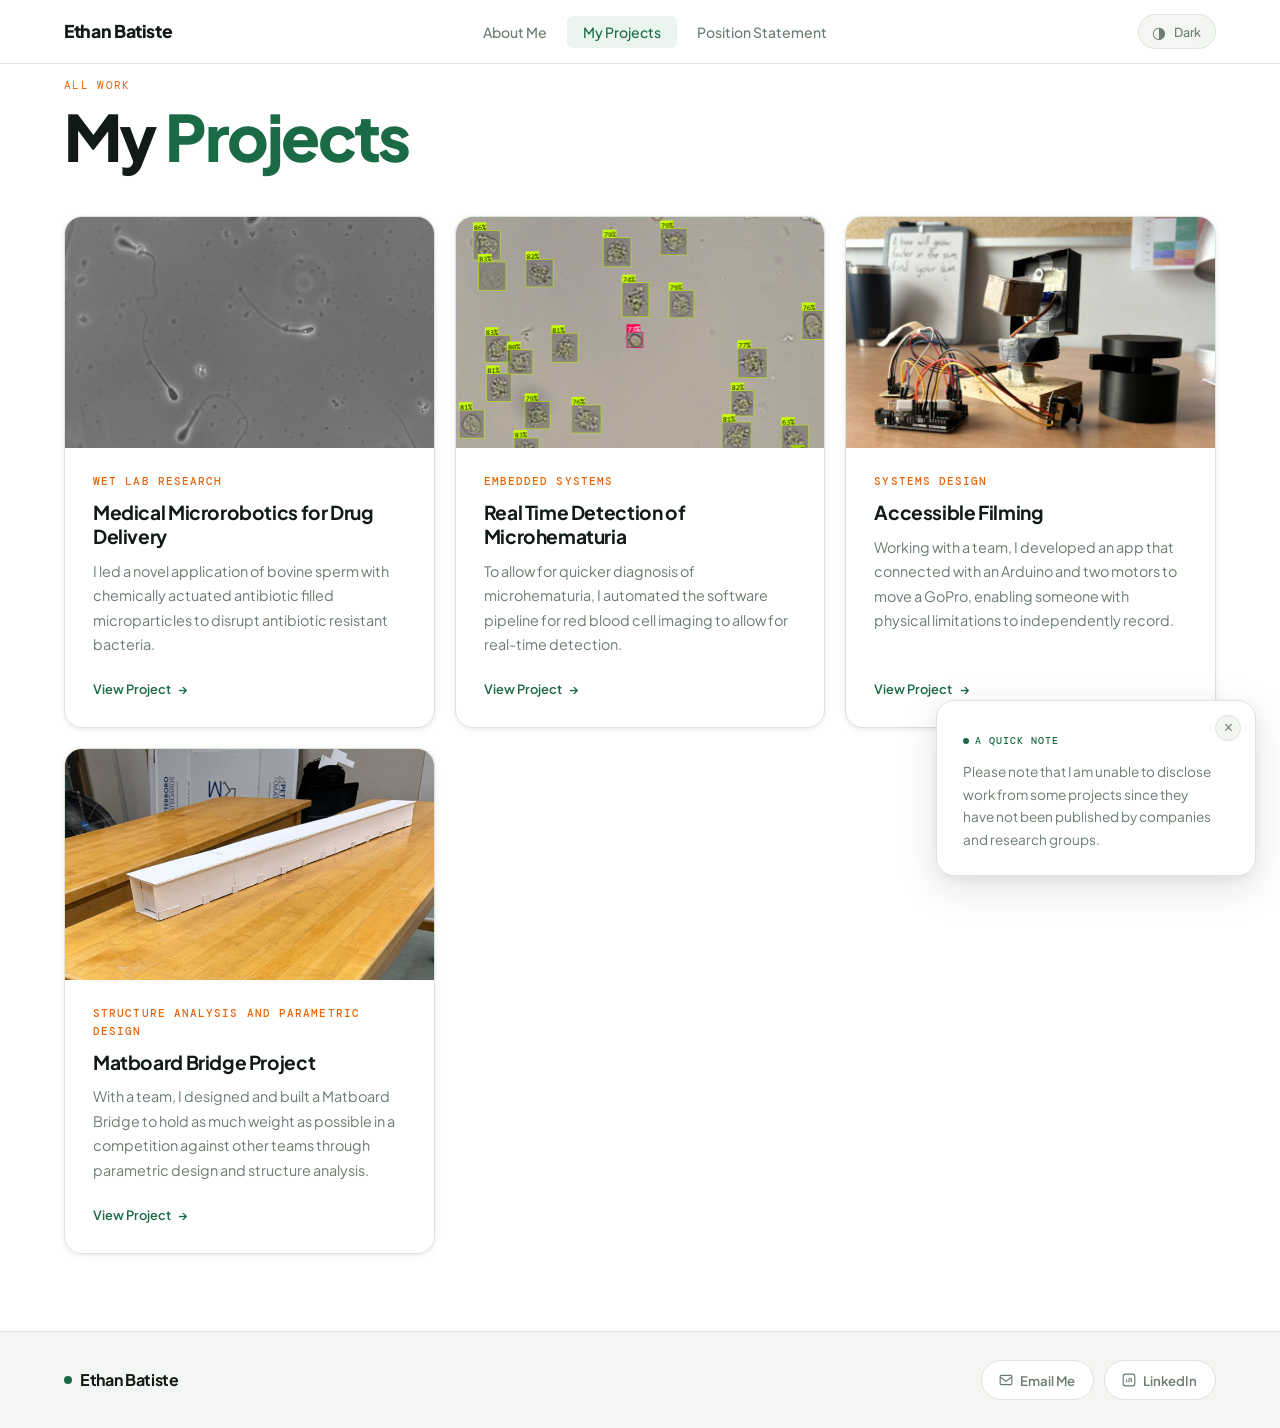
==== commit b460e32d: "Update projects.html removing poster alignment" ====
--- a/projects.html
+++ b/projects.html
@@ -98,18 +98,6 @@
         </div>
       </article>
 
-      <article class="project-card reveal" data-href="project3.html">
-        <div class="card-img-wrap">
-          <img src="images/PosterAlignment.png" alt="PosterAlignment">
-        </div>
-        <div class="card-body">
-          <p class="card-tag">Intro to Engineering Design</p>
-          <h3 class="card-title">Poster Alignment Mechanism</h3>
-          <p class="card-desc">Alongside a team, I designed a solution to allow a person to align posters by themselves without requiring unergonomic positioning and excessive repositioning.</p>
-          <span class="card-arrow">View Project</span>
-        </div>
-      </article>
-
     </div>
   </main>
 
--- a/style.css
+++ b/style.css
@@ -707,44 +707,59 @@
 [data-theme="dark"] .slideshow-dot { background: rgba(255,255,255,0.3); }
 [data-theme="dark"] .slideshow-dot.active { background: var(--green); }
 
-/* ─── Notice Modal ───────────────────────── */
-.notice-overlay {
-  position: fixed; inset: 0; z-index: 200;
-  background: rgba(17,26,20,0.55);
-  backdrop-filter: blur(3px);
-  display: flex; align-items: center; justify-content: center;
-  padding: 1.5rem;
-  opacity: 0; visibility: hidden;
-  transition: opacity 0.3s ease, visibility 0.3s ease;
-}
-.notice-overlay.visible {
-  opacity: 1; visibility: visible;
-}
-
-.notice-modal {
-  position: relative;
+/* ─── Notice Toast ───────────────────────── */
+.notice-toast {
+  position: fixed;
+  bottom: 1.5rem;
+  right: 1.5rem;
+  z-index: 200;
+  max-width: 320px;
+  width: calc(100% - 3rem);
   background: var(--surface);
   border: 1px solid var(--border);
   border-radius: var(--radius-lg);
   box-shadow: var(--shadow-lg);
-  padding: 2rem 2.25rem;
-  max-width: 420px;
-  width: 100%;
-  transform: translateY(12px) scale(0.97);
-  transition: transform 0.3s cubic-bezier(0.4,0,0.2,1);
-}
-.notice-overlay.visible .notice-modal {
-  transform: translateY(0) scale(1);
+  padding: 1.5rem 1.6rem;
+  transform: translateY(24px);
+  opacity: 0;
+  visibility: hidden;
+  transition: transform 0.35s cubic-bezier(0.4,0,0.2,1), opacity 0.35s ease, visibility 0.35s ease;
+}
+.notice-toast.visible {
+  transform: translateY(0);
+  opacity: 1;
+  visibility: visible;
+}
+
+.notice-toast-label {
+  display: inline-flex;
+  align-items: center;
+  gap: 0.4rem;
+  font-family: var(--mono);
+  font-size: 0.65rem;
+  font-weight: 500;
+  letter-spacing: 0.1em;
+  text-transform: uppercase;
+  color: var(--green);
+  margin-bottom: 0.75rem;
+}
+.notice-toast-label::before {
+  content: '';
+  width: 6px; height: 6px;
+  background: var(--green);
+  border-radius: 50%;
 }
 
 .notice-close {
-  position: absolute; top: 0.9rem; right: 0.9rem;
-  width: 28px; height: 28px;
+  position: absolute;
+  top: 0.85rem;
+  right: 0.85rem;
+  width: 26px; height: 26px;
   display: flex; align-items: center; justify-content: center;
   background: var(--bg-2);
   border: 1px solid var(--border);
   border-radius: 50%;
-  font-size: 1.1rem;
+  font-size: 1rem;
   line-height: 1;
   color: var(--text-muted);
   cursor: pointer;
@@ -757,10 +772,20 @@
 }
 
 .notice-text {
-  font-size: 0.92rem;
-  line-height: 1.7;
-  color: var(--text-2);
-  padding-right: 0.5rem;
+  font-size: 0.85rem;
+  line-height: 1.65;
+  color: var(--text-muted);
+  padding-right: 0.75rem;
+}
+
+@media (max-width: 480px) {
+  .notice-toast {
+    left: 1.25rem;
+    right: 1.25rem;
+    bottom: 1.25rem;
+    width: auto;
+    max-width: none;
+  }
 }
 
 /* ─── Animations ─────────────────────────── */
